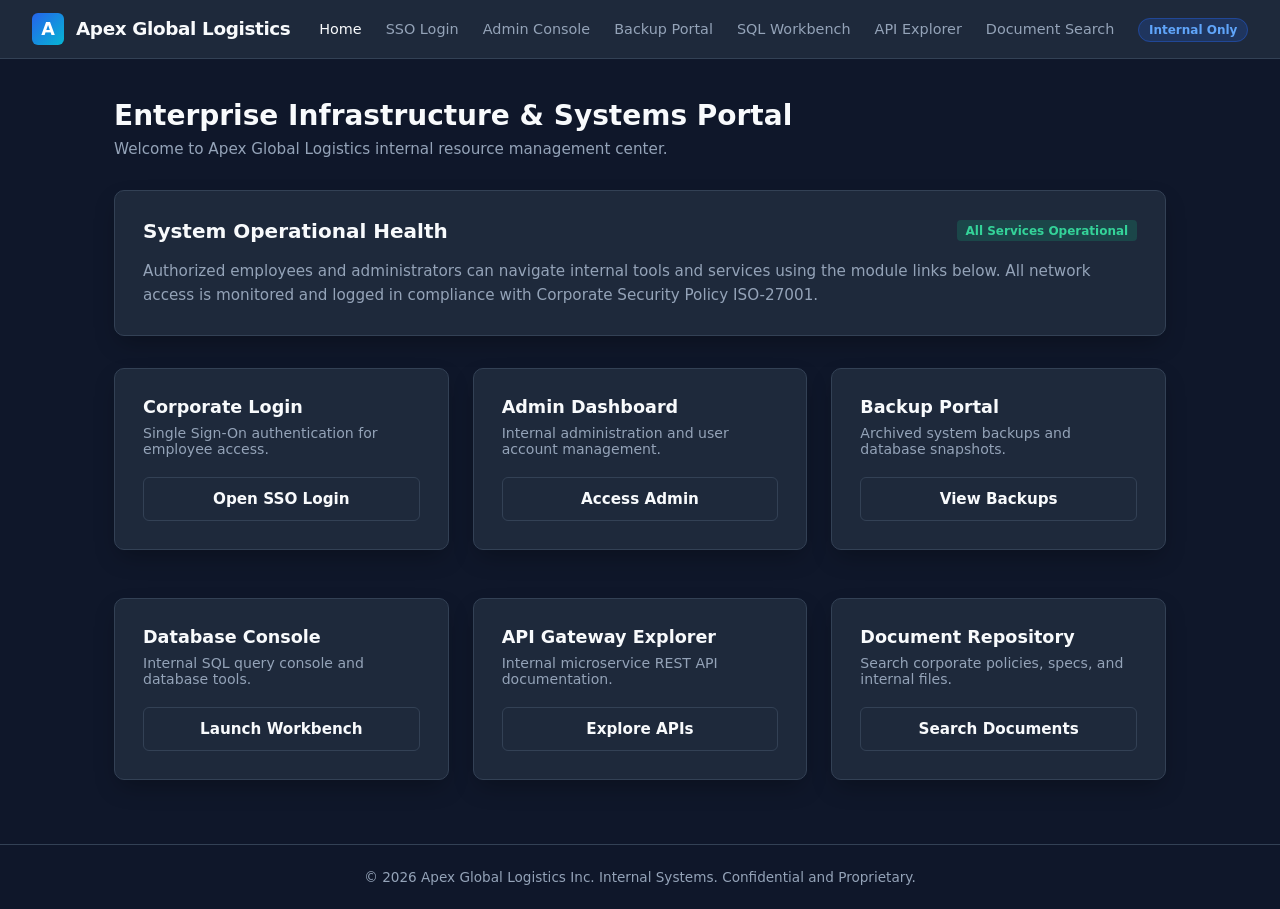
==== traps/index.html @ 9cd247de "feat(m4): implement 6 deception traps, event schema, telemetry logger, and attack demo sequence" ====
<!DOCTYPE html>
<html lang="en">
<head>
  <meta charset="UTF-8">
  <meta name="viewport" content="width=device-width, initial-scale=1.0">
  <title>Apex Global Portal | Corporate Home</title>
  <link rel="stylesheet" href="assets/styles.css">
  <script src="assets/trap_event_logger.js"></script>
</head>
<body>
  <nav class="top-nav">
    <a href="index.html" class="brand-container">
      <div class="brand-logo">A</div>
      <div class="brand-title">Apex Global Logistics</div>
    </a>
    <ul class="nav-links">
      <li><a href="index.html" class="active">Home</a></li>
      <li><a href="login.html">SSO Login</a></li>
      <li><a href="admin.html">Admin Console</a></li>
      <li><a href="backup.html">Backup Portal</a></li>
      <li><a href="database.html">SQL Workbench</a></li>
      <li><a href="api.html">API Explorer</a></li>
      <li><a href="search.html">Document Search</a></li>
      <li><span class="nav-badge">Internal Only</span></li>
    </ul>
  </nav>

  <main class="container">
    <div class="page-header">
      <h1 class="page-title">Enterprise Infrastructure & Systems Portal</h1>
      <p class="page-subtitle">Welcome to Apex Global Logistics internal resource management center.</p>
    </div>

    <div class="card" style="margin-bottom: 2rem;">
      <div style="display: flex; justify-content: space-between; align-items: center; margin-bottom: 1rem;">
        <h2 style="font-size: 1.25rem;">System Operational Health</h2>
        <span class="badge badge-success">All Services Operational</span>
      </div>
      <p style="color: var(--text-muted); font-size: 0.95rem; line-height: 1.6;">
        Authorized employees and administrators can navigate internal tools and services using the module links below.
        All network access is monitored and logged in compliance with Corporate Security Policy ISO-27001.
      </p>
    </div>

    <div class="grid-3">
      <div class="card">
        <h3 style="margin-bottom: 0.5rem; font-size: 1.1rem;">Corporate Login</h3>
        <p style="color: var(--text-muted); font-size: 0.88rem; margin-bottom: 1.25rem;">Single Sign-On authentication for employee access.</p>
        <a href="login.html" class="btn btn-secondary" style="width: 100%;">Open SSO Login</a>
      </div>

      <div class="card">
        <h3 style="margin-bottom: 0.5rem; font-size: 1.1rem;">Admin Dashboard</h3>
        <p style="color: var(--text-muted); font-size: 0.88rem; margin-bottom: 1.25rem;">Internal administration and user account management.</p>
        <a href="admin.html" class="btn btn-secondary" style="width: 100%;">Access Admin</a>
      </div>

      <div class="card">
        <h3 style="margin-bottom: 0.5rem; font-size: 1.1rem;">Backup Portal</h3>
        <p style="color: var(--text-muted); font-size: 0.88rem; margin-bottom: 1.25rem;">Archived system backups and database snapshots.</p>
        <a href="backup.html" class="btn btn-secondary" style="width: 100%;">View Backups</a>
      </div>

      <div class="card">
        <h3 style="margin-bottom: 0.5rem; font-size: 1.1rem;">Database Console</h3>
        <p style="color: var(--text-muted); font-size: 0.88rem; margin-bottom: 1.25rem;">Internal SQL query console and database tools.</p>
        <a href="database.html" class="btn btn-secondary" style="width: 100%;">Launch Workbench</a>
      </div>

      <div class="card">
        <h3 style="margin-bottom: 0.5rem; font-size: 1.1rem;">API Gateway Explorer</h3>
        <p style="color: var(--text-muted); font-size: 0.88rem; margin-bottom: 1.25rem;">Internal microservice REST API documentation.</p>
        <a href="api.html" class="btn btn-secondary" style="width: 100%;">Explore APIs</a>
      </div>

      <div class="card">
        <h3 style="margin-bottom: 0.5rem; font-size: 1.1rem;">Document Repository</h3>
        <p style="color: var(--text-muted); font-size: 0.88rem; margin-bottom: 1.25rem;">Search corporate policies, specs, and internal files.</p>
        <a href="search.html" class="btn btn-secondary" style="width: 100%;">Search Documents</a>
      </div>
    </div>
  </main>

  <footer class="footer">
    &copy; 2026 Apex Global Logistics Inc. Internal Systems. Confidential and Proprietary.
  </footer>

  <script>
    document.addEventListener('DOMContentLoaded', () => {
      logDecoyEvent({
        page: 'home',
        action: 'page_view',
        event_type: 'scanning',
        payload: { path: '/' }
      });
    });
  </script>
</body>
</html>
---- traps/assets/styles.css ----
/* NetDecoy Enterprise Deception Suite CSS (M4) */

:root {
  --bg-dark: #0f172a;
  --bg-card: #1e293b;
  --bg-input: #0f172a;
  --border-color: #334155;
  --primary-blue: #2563eb;
  --primary-blue-hover: #1d4ed8;
  --text-main: #f8fafc;
  --text-muted: #94a3b8;
  --accent-cyan: #06b6d4;
  --accent-green: #10b981;
  --accent-amber: #f59e0b;
  --danger-red: #ef4444;
  --font-family: 'Inter', system-ui, -apple-system, BlinkMacSystemFont, 'Segoe UI', Roboto, sans-serif;
}

* {
  box-sizing: border-box;
  margin: 0;
  padding: 0;
}

body {
  background-color: var(--bg-dark);
  color: var(--text-main);
  font-family: var(--font-family);
  min-height: 100vh;
  display: flex;
  flex-direction: column;
}

/* Navbar Header */
.top-nav {
  background-color: #1e293b;
  border-bottom: 1px solid var(--border-color);
  padding: 0.8rem 2rem;
  display: flex;
  justify-content: space-between;
  align-items: center;
}

.brand-container {
  display: flex;
  align-items: center;
  gap: 0.75rem;
  text-decoration: none;
  color: var(--text-main);
}

.brand-logo {
  width: 32px;
  height: 32px;
  background: linear-gradient(135deg, var(--primary-blue), var(--accent-cyan));
  border-radius: 6px;
  display: flex;
  align-items: center;
  justify-content: center;
  font-weight: 700;
  color: #fff;
  font-size: 1.1rem;
}

.brand-title {
  font-size: 1.15rem;
  font-weight: 600;
  letter-spacing: -0.02em;
}

.nav-links {
  display: flex;
  gap: 1.5rem;
  align-items: center;
  list-style: none;
}

.nav-links a {
  color: var(--text-muted);
  text-decoration: none;
  font-size: 0.9rem;
  font-weight: 500;
  transition: color 0.2s;
}

.nav-links a:hover,
.nav-links a.active {
  color: var(--text-main);
}

.nav-badge {
  background-color: rgba(37, 99, 235, 0.2);
  color: #60a5fa;
  border: 1px solid rgba(37, 99, 235, 0.4);
  padding: 0.25rem 0.6rem;
  border-radius: 12px;
  font-size: 0.75rem;
  font-weight: 600;
}

/* Main Container */
.container {
  max-width: 1100px;
  width: 100%;
  margin: 2.5rem auto;
  padding: 0 1.5rem;
  flex: 1;
}

.page-header {
  margin-bottom: 2rem;
}

.page-title {
  font-size: 1.75rem;
  font-weight: 700;
  margin-bottom: 0.5rem;
}

.page-subtitle {
  color: var(--text-muted);
  font-size: 0.95rem;
}

/* Card Styling */
.card {
  background-color: var(--bg-card);
  border: 1px solid var(--border-color);
  border-radius: 10px;
  padding: 1.75rem;
  box-shadow: 0 10px 25px -5px rgba(0, 0, 0, 0.3);
  margin-bottom: 1.5rem;
}

/* Forms & Inputs */
.form-group {
  margin-bottom: 1.25rem;
}

.form-label {
  display: block;
  font-size: 0.85rem;
  font-weight: 600;
  color: var(--text-muted);
  margin-bottom: 0.4rem;
  text-transform: uppercase;
  letter-spacing: 0.05em;
}

.form-input, .form-textarea, .form-select {
  width: 100%;
  background-color: var(--bg-input);
  border: 1px solid var(--border-color);
  border-radius: 6px;
  padding: 0.75rem 1rem;
  color: var(--text-main);
  font-family: inherit;
  font-size: 0.95rem;
  outline: none;
  transition: border-color 0.2s, box-shadow 0.2s;
}

.form-input:focus, .form-textarea:focus, .form-select:focus {
  border-color: var(--primary-blue);
  box-shadow: 0 0 0 3px rgba(37, 99, 235, 0.25);
}

.btn {
  display: inline-flex;
  align-items: center;
  justify-content: center;
  gap: 0.5rem;
  background-color: var(--primary-blue);
  color: #ffffff;
  font-weight: 600;
  font-size: 0.95rem;
  padding: 0.75rem 1.5rem;
  border-radius: 6px;
  border: none;
  cursor: pointer;
  transition: background-color 0.2s, transform 0.1s;
  text-decoration: none;
}

.btn:hover {
  background-color: var(--primary-blue-hover);
}

.btn:active {
  transform: translateY(1px);
}

.btn-secondary {
  background-color: transparent;
  border: 1px solid var(--border-color);
  color: var(--text-main);
}

.btn-secondary:hover {
  background-color: rgba(255, 255, 255, 0.05);
}

.btn-danger {
  background-color: var(--danger-red);
}

.btn-danger:hover {
  background-color: #dc2626;
}

/* Alert Message (Realistic Corporate Notice, NOT honeypot alert) */
.alert {
  padding: 0.9rem 1.25rem;
  border-radius: 6px;
  font-size: 0.9rem;
  margin-bottom: 1.25rem;
  display: flex;
  align-items: center;
  gap: 0.75rem;
}

.alert-danger {
  background-color: rgba(239, 68, 68, 0.15);
  border: 1px solid rgba(239, 68, 68, 0.4);
  color: #fca5a5;
}

.alert-info {
  background-color: rgba(37, 99, 235, 0.15);
  border: 1px solid rgba(37, 99, 235, 0.4);
  color: #93c5fd;
}

.alert-success {
  background-color: rgba(16, 185, 129, 0.15);
  border: 1px solid rgba(16, 185, 129, 0.4);
  color: #6ee7b7;
}

/* Data Tables */
.table-responsive {
  width: 100%;
  overflow-x: auto;
}

.data-table {
  width: 100%;
  border-collapse: collapse;
  text-align: left;
  font-size: 0.9rem;
}

.data-table th {
  background-color: rgba(15, 23, 42, 0.6);
  color: var(--text-muted);
  font-weight: 600;
  padding: 0.85rem 1rem;
  border-bottom: 1px solid var(--border-color);
  text-transform: uppercase;
  font-size: 0.75rem;
  letter-spacing: 0.05em;
}

.data-table td {
  padding: 0.9rem 1rem;
  border-bottom: 1px solid var(--border-color);
  color: var(--text-main);
}

.data-table tbody tr:hover {
  background-color: rgba(255, 255, 255, 0.02);
}

.badge {
  display: inline-block;
  padding: 0.2rem 0.55rem;
  border-radius: 4px;
  font-size: 0.75rem;
  font-weight: 600;
}

.badge-success { background: rgba(16, 185, 129, 0.2); color: #34d399; }
.badge-warning { background: rgba(245, 158, 11, 0.2); color: #fbbf24; }
.badge-danger  { background: rgba(239, 68, 68, 0.2); color: #f87171; }
.badge-info    { background: rgba(6, 182, 212, 0.2); color: #38bdf8; }

/* Grid Layouts */
.grid-2 {
  display: grid;
  grid-template-columns: repeat(auto-fit, minmax(320px, 1fr));
  gap: 1.5rem;
}

.grid-3 {
  display: grid;
  grid-template-columns: repeat(auto-fit, minmax(280px, 1fr));
  gap: 1.5rem;
}

/* Footer */
.footer {
  text-align: center;
  padding: 1.5rem;
  border-top: 1px solid var(--border-color);
  color: var(--text-muted);
  font-size: 0.85rem;
  margin-top: auto;
}

/* Code / Query Block */
.code-box {
  background-color: #0b0f19;
  border: 1px solid var(--border-color);
  padding: 1rem;
  border-radius: 6px;
  font-family: 'Fira Code', 'Courier New', monospace;
  font-size: 0.88rem;
  color: #38bdf8;
  white-space: pre-wrap;
  word-break: break-all;
}
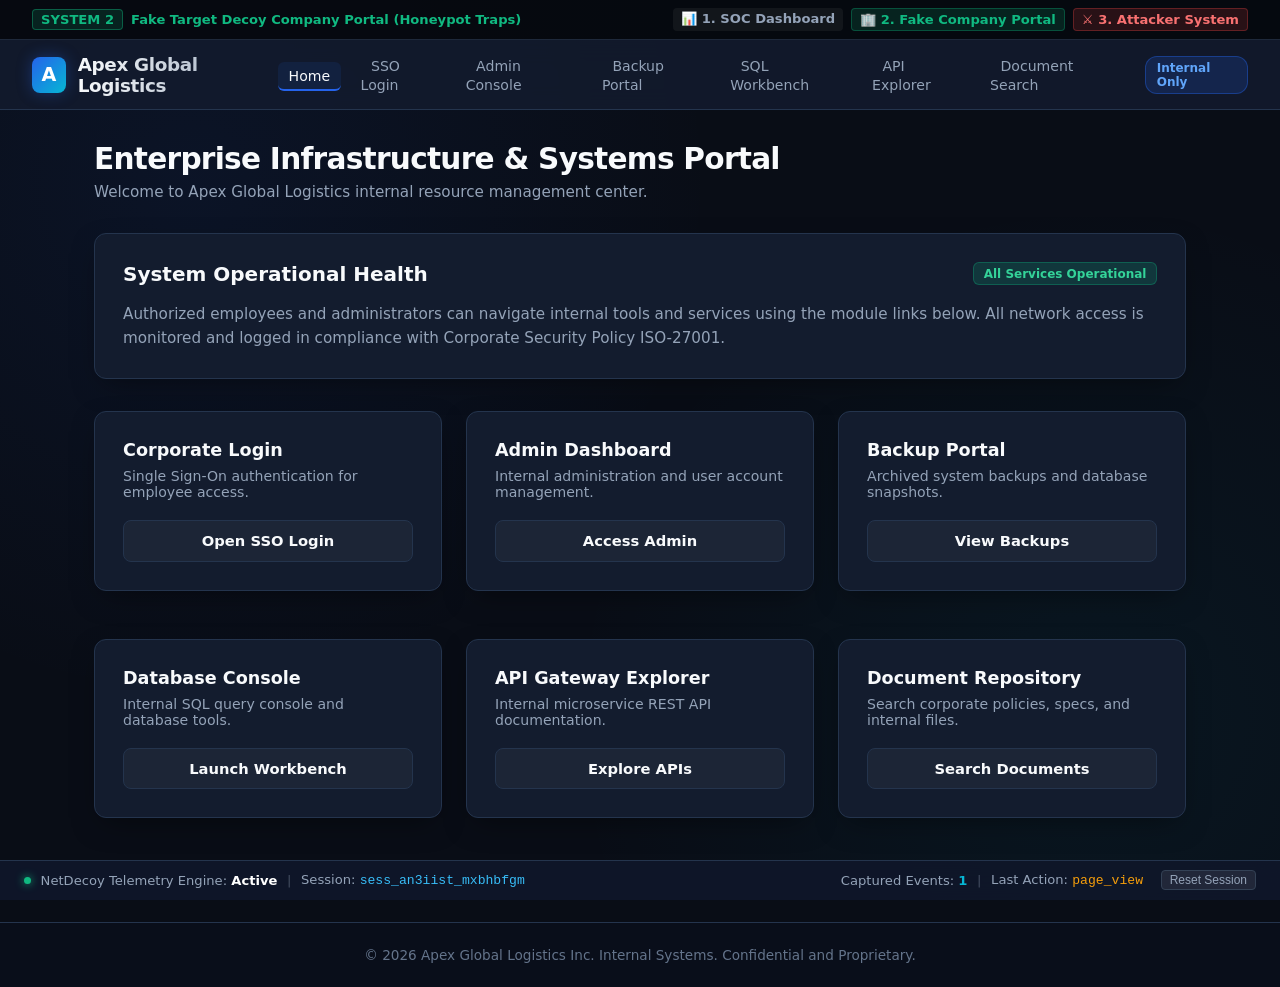
==== commit b436ea7c: "feat(3-systems): build 3-tier architecture with SOC Dashboard, Fake Company Portal, Attacker Console" ====
--- a/traps/index.html
+++ b/traps/index.html
@@ -8,6 +8,19 @@
   <script src="assets/trap_event_logger.js"></script>
 </head>
 <body>
+  <!-- 3-System Interconnected Switcher -->
+  <div style="background: rgba(6, 9, 15, 0.95); border-bottom: 1px solid #1e293b; padding: 0.5rem 2rem; display: flex; justify-content: space-between; align-items: center; font-size: 0.82rem;">
+    <div style="display: flex; align-items: center; gap: 0.5rem; font-weight: 700; color: #10b981;">
+      <span style="background: rgba(16, 185, 129, 0.15); border: 1px solid rgba(16, 185, 129, 0.4); padding: 2px 8px; border-radius: 4px;">SYSTEM 2</span>
+      <span>Fake Target Decoy Company Portal (Honeypot Traps)</span>
+    </div>
+    <div style="display: flex; gap: 0.5rem;">
+      <a href="/dashboard" style="color: #94a3b8; text-decoration: none; padding: 3px 8px; border-radius: 4px; background: rgba(255,255,255,0.05); font-weight: 600;">📊 1. SOC Dashboard</a>
+      <a href="/traps" style="color: #10b981; text-decoration: none; padding: 3px 8px; border-radius: 4px; background: rgba(16, 185, 129, 0.15); border: 1px solid rgba(16, 185, 129, 0.3); font-weight: 700;">🏢 2. Fake Company Portal</a>
+      <a href="/attacker" style="color: #f87171; text-decoration: none; padding: 3px 8px; border-radius: 4px; background: rgba(239, 68, 68, 0.15); border: 1px solid rgba(239, 68, 68, 0.3); font-weight: 600;">⚔️ 3. Attacker System</a>
+    </div>
+  </div>
+
   <nav class="top-nav">
     <a href="index.html" class="brand-container">
       <div class="brand-logo">A</div>
--- a/traps/assets/styles.css
+++ b/traps/assets/styles.css
@@ -1,19 +1,25 @@
-/* NetDecoy Enterprise Deception Suite CSS (M4) */
+/* NetDecoy Enterprise Deception Suite CSS (M4 Enhanced) */
 
 :root {
-  --bg-dark: #0f172a;
-  --bg-card: #1e293b;
-  --bg-input: #0f172a;
-  --border-color: #334155;
+  --bg-dark: #090d16;
+  --bg-card: #131c2e;
+  --bg-card-hover: #1a263d;
+  --bg-input: #0b111e;
+  --border-color: #24344d;
+  --border-highlight: #3b82f6;
   --primary-blue: #2563eb;
   --primary-blue-hover: #1d4ed8;
   --text-main: #f8fafc;
   --text-muted: #94a3b8;
+  --text-dim: #64748b;
   --accent-cyan: #06b6d4;
   --accent-green: #10b981;
   --accent-amber: #f59e0b;
   --danger-red: #ef4444;
+  --glow-blue: rgba(37, 99, 235, 0.35);
+  --glow-red: rgba(239, 68, 68, 0.35);
   --font-family: 'Inter', system-ui, -apple-system, BlinkMacSystemFont, 'Segoe UI', Roboto, sans-serif;
+  --font-mono: 'Fira Code', 'Courier New', monospace;
 }
 
 * {
@@ -29,16 +35,25 @@
   min-height: 100vh;
   display: flex;
   flex-direction: column;
+  background-image: 
+    radial-gradient(circle at 15% 20%, rgba(37, 99, 235, 0.08) 0%, transparent 40%),
+    radial-gradient(circle at 85% 80%, rgba(6, 182, 212, 0.06) 0%, transparent 40%);
+  background-attachment: fixed;
 }
 
 /* Navbar Header */
 .top-nav {
-  background-color: #1e293b;
+  background-color: rgba(19, 28, 46, 0.85);
+  backdrop-filter: blur(12px);
+  -webkit-backdrop-filter: blur(12px);
   border-bottom: 1px solid var(--border-color);
-  padding: 0.8rem 2rem;
+  padding: 0.85rem 2rem;
   display: flex;
   justify-content: space-between;
   align-items: center;
+  position: sticky;
+  top: 0;
+  z-index: 100;
 }
 
 .brand-container {
@@ -50,27 +65,31 @@
 }
 
 .brand-logo {
-  width: 32px;
-  height: 32px;
-  background: linear-gradient(135deg, var(--primary-blue), var(--accent-cyan));
-  border-radius: 6px;
+  width: 36px;
+  height: 36px;
+  background: linear-gradient(135deg, #2563eb, #06b6d4);
+  border-radius: 8px;
   display: flex;
   align-items: center;
   justify-content: center;
-  font-weight: 700;
+  font-weight: 800;
   color: #fff;
-  font-size: 1.1rem;
+  font-size: 1.2rem;
+  box-shadow: 0 0 15px var(--glow-blue);
 }
 
 .brand-title {
   font-size: 1.15rem;
-  font-weight: 600;
+  font-weight: 700;
   letter-spacing: -0.02em;
+  background: linear-gradient(90deg, #f8fafc, #94a3b8);
+  -webkit-background-clip: text;
+  -webkit-text-fill-color: transparent;
 }
 
 .nav-links {
   display: flex;
-  gap: 1.5rem;
+  gap: 1.25rem;
   align-items: center;
   list-style: none;
 }
@@ -78,31 +97,57 @@
 .nav-links a {
   color: var(--text-muted);
   text-decoration: none;
-  font-size: 0.9rem;
+  font-size: 0.88rem;
   font-weight: 500;
-  transition: color 0.2s;
+  padding: 0.35rem 0.65rem;
+  border-radius: 6px;
+  transition: all 0.2s ease;
 }
 
 .nav-links a:hover,
 .nav-links a.active {
   color: var(--text-main);
+  background: rgba(255, 255, 255, 0.05);
+}
+
+.nav-links a.active {
+  border-bottom: 2px solid var(--primary-blue);
+  background: rgba(37, 99, 235, 0.1);
 }
 
 .nav-badge {
-  background-color: rgba(37, 99, 235, 0.2);
+  background: rgba(37, 99, 235, 0.18);
   color: #60a5fa;
   border: 1px solid rgba(37, 99, 235, 0.4);
-  padding: 0.25rem 0.6rem;
+  padding: 0.25rem 0.65rem;
   border-radius: 12px;
   font-size: 0.75rem;
   font-weight: 600;
+  display: inline-flex;
+  align-items: center;
+  gap: 0.4rem;
+}
+
+.pulse-dot {
+  width: 7px;
+  height: 7px;
+  background-color: var(--accent-green);
+  border-radius: 50%;
+  box-shadow: 0 0 8px var(--accent-green);
+  animation: pulse 2s infinite;
+}
+
+@keyframes pulse {
+  0% { transform: scale(0.95); opacity: 0.8; }
+  50% { transform: scale(1.2); opacity: 1; box-shadow: 0 0 12px var(--accent-green); }
+  100% { transform: scale(0.95); opacity: 0.8; }
 }
 
 /* Main Container */
 .container {
-  max-width: 1100px;
+  max-width: 1140px;
   width: 100%;
-  margin: 2.5rem auto;
+  margin: 2rem auto 5rem auto;
   padding: 0 1.5rem;
   flex: 1;
 }
@@ -112,9 +157,10 @@
 }
 
 .page-title {
-  font-size: 1.75rem;
-  font-weight: 700;
-  margin-bottom: 0.5rem;
+  font-size: 1.85rem;
+  font-weight: 800;
+  margin-bottom: 0.4rem;
+  letter-spacing: -0.025em;
 }
 
 .page-subtitle {
@@ -126,64 +172,73 @@
 .card {
   background-color: var(--bg-card);
   border: 1px solid var(--border-color);
-  border-radius: 10px;
+  border-radius: 12px;
   padding: 1.75rem;
-  box-shadow: 0 10px 25px -5px rgba(0, 0, 0, 0.3);
+  box-shadow: 0 10px 30px -10px rgba(0, 0, 0, 0.5);
   margin-bottom: 1.5rem;
-}
-
-/* Forms & Inputs */
+  transition: border-color 0.25s, transform 0.2s;
+}
+
+.card:hover {
+  border-color: rgba(59, 130, 246, 0.4);
+}
+
+/* Form Controls */
 .form-group {
   margin-bottom: 1.25rem;
 }
 
 .form-label {
   display: block;
-  font-size: 0.85rem;
+  font-size: 0.82rem;
   font-weight: 600;
   color: var(--text-muted);
-  margin-bottom: 0.4rem;
+  margin-bottom: 0.45rem;
   text-transform: uppercase;
-  letter-spacing: 0.05em;
+  letter-spacing: 0.06em;
 }
 
 .form-input, .form-textarea, .form-select {
   width: 100%;
   background-color: var(--bg-input);
   border: 1px solid var(--border-color);
-  border-radius: 6px;
+  border-radius: 8px;
   padding: 0.75rem 1rem;
   color: var(--text-main);
   font-family: inherit;
   font-size: 0.95rem;
   outline: none;
-  transition: border-color 0.2s, box-shadow 0.2s;
+  transition: all 0.2s ease;
 }
 
 .form-input:focus, .form-textarea:focus, .form-select:focus {
   border-color: var(--primary-blue);
-  box-shadow: 0 0 0 3px rgba(37, 99, 235, 0.25);
-}
-
+  box-shadow: 0 0 0 3px var(--glow-blue);
+}
+
+/* Buttons */
 .btn {
   display: inline-flex;
   align-items: center;
   justify-content: center;
   gap: 0.5rem;
-  background-color: var(--primary-blue);
+  background: linear-gradient(135deg, var(--primary-blue), #1d4ed8);
   color: #ffffff;
   font-weight: 600;
-  font-size: 0.95rem;
-  padding: 0.75rem 1.5rem;
-  border-radius: 6px;
+  font-size: 0.92rem;
+  padding: 0.7rem 1.4rem;
+  border-radius: 8px;
   border: none;
   cursor: pointer;
-  transition: background-color 0.2s, transform 0.1s;
+  transition: all 0.2s ease;
   text-decoration: none;
+  box-shadow: 0 4px 12px var(--glow-blue);
 }
 
 .btn:hover {
-  background-color: var(--primary-blue-hover);
+  background: linear-gradient(135deg, #1d4ed8, #1e40af);
+  transform: translateY(-1px);
+  box-shadow: 0 6px 16px rgba(37, 99, 235, 0.45);
 }
 
 .btn:active {
@@ -191,27 +246,32 @@
 }
 
 .btn-secondary {
-  background-color: transparent;
+  background: rgba(255, 255, 255, 0.04);
   border: 1px solid var(--border-color);
   color: var(--text-main);
+  box-shadow: none;
 }
 
 .btn-secondary:hover {
-  background-color: rgba(255, 255, 255, 0.05);
+  background: rgba(255, 255, 255, 0.08);
+  border-color: var(--text-muted);
+  transform: translateY(-1px);
 }
 
 .btn-danger {
-  background-color: var(--danger-red);
+  background: linear-gradient(135deg, var(--danger-red), #dc2626);
+  box-shadow: 0 4px 12px var(--glow-red);
 }
 
 .btn-danger:hover {
-  background-color: #dc2626;
-}
-
-/* Alert Message (Realistic Corporate Notice, NOT honeypot alert) */
+  background: linear-gradient(135deg, #dc2626, #b91c1c);
+  box-shadow: 0 6px 16px rgba(239, 68, 68, 0.45);
+}
+
+/* Alerts */
 .alert {
   padding: 0.9rem 1.25rem;
-  border-radius: 6px;
+  border-radius: 8px;
   font-size: 0.9rem;
   margin-bottom: 1.25rem;
   display: flex;
@@ -220,20 +280,20 @@
 }
 
 .alert-danger {
-  background-color: rgba(239, 68, 68, 0.15);
-  border: 1px solid rgba(239, 68, 68, 0.4);
+  background-color: rgba(239, 68, 68, 0.12);
+  border: 1px solid rgba(239, 68, 68, 0.35);
   color: #fca5a5;
 }
 
 .alert-info {
-  background-color: rgba(37, 99, 235, 0.15);
-  border: 1px solid rgba(37, 99, 235, 0.4);
+  background-color: rgba(37, 99, 235, 0.12);
+  border: 1px solid rgba(37, 99, 235, 0.35);
   color: #93c5fd;
 }
 
 .alert-success {
-  background-color: rgba(16, 185, 129, 0.15);
-  border: 1px solid rgba(16, 185, 129, 0.4);
+  background-color: rgba(16, 185, 129, 0.12);
+  border: 1px solid rgba(16, 185, 129, 0.35);
   color: #6ee7b7;
 }
 
@@ -245,44 +305,51 @@
 
 .data-table {
   width: 100%;
-  border-collapse: collapse;
+  border-collapse: separate;
+  border-spacing: 0;
   text-align: left;
   font-size: 0.9rem;
 }
 
 .data-table th {
-  background-color: rgba(15, 23, 42, 0.6);
+  background-color: rgba(11, 17, 30, 0.8);
   color: var(--text-muted);
   font-weight: 600;
   padding: 0.85rem 1rem;
   border-bottom: 1px solid var(--border-color);
   text-transform: uppercase;
-  font-size: 0.75rem;
-  letter-spacing: 0.05em;
-}
+  font-size: 0.74rem;
+  letter-spacing: 0.06em;
+}
+
+.data-table th:first-child { border-top-left-radius: 8px; }
+.data-table th:last-child { border-top-right-radius: 8px; }
 
 .data-table td {
   padding: 0.9rem 1rem;
   border-bottom: 1px solid var(--border-color);
   color: var(--text-main);
-}
-
-.data-table tbody tr:hover {
-  background-color: rgba(255, 255, 255, 0.02);
+  transition: background-color 0.15s;
+}
+
+.data-table tbody tr:hover td {
+  background-color: rgba(255, 255, 255, 0.03);
 }
 
 .badge {
-  display: inline-block;
-  padding: 0.2rem 0.55rem;
-  border-radius: 4px;
+  display: inline-flex;
+  align-items: center;
+  gap: 0.3rem;
+  padding: 0.22rem 0.6rem;
+  border-radius: 6px;
   font-size: 0.75rem;
   font-weight: 600;
 }
 
-.badge-success { background: rgba(16, 185, 129, 0.2); color: #34d399; }
-.badge-warning { background: rgba(245, 158, 11, 0.2); color: #fbbf24; }
-.badge-danger  { background: rgba(239, 68, 68, 0.2); color: #f87171; }
-.badge-info    { background: rgba(6, 182, 212, 0.2); color: #38bdf8; }
+.badge-success { background: rgba(16, 185, 129, 0.18); color: #34d399; border: 1px solid rgba(16, 185, 129, 0.3); }
+.badge-warning { background: rgba(245, 158, 11, 0.18); color: #fbbf24; border: 1px solid rgba(245, 158, 11, 0.3); }
+.badge-danger  { background: rgba(239, 68, 68, 0.18); color: #f87171; border: 1px solid rgba(239, 68, 68, 0.3); }
+.badge-info    { background: rgba(6, 182, 212, 0.18); color: #38bdf8; border: 1px solid rgba(6, 182, 212, 0.3); }
 
 /* Grid Layouts */
 .grid-2 {
@@ -302,20 +369,50 @@
   text-align: center;
   padding: 1.5rem;
   border-top: 1px solid var(--border-color);
-  color: var(--text-muted);
+  color: var(--text-dim);
   font-size: 0.85rem;
   margin-top: auto;
-}
-
-/* Code / Query Block */
+  background-color: rgba(11, 17, 30, 0.5);
+}
+
+/* Code Box */
 .code-box {
-  background-color: #0b0f19;
+  background-color: #060a12;
   border: 1px solid var(--border-color);
   padding: 1rem;
-  border-radius: 6px;
-  font-family: 'Fira Code', 'Courier New', monospace;
+  border-radius: 8px;
+  font-family: var(--font-mono);
   font-size: 0.88rem;
   color: #38bdf8;
   white-space: pre-wrap;
   word-break: break-all;
 }
+
+/* Floating Live Telemetry Bar (Interactive Enhancement) */
+.telemetry-bar {
+  position: fixed;
+  bottom: 0;
+  left: 0;
+  right: 0;
+  background: rgba(15, 23, 42, 0.95);
+  backdrop-filter: blur(10px);
+  border-top: 1px solid var(--border-color);
+  padding: 0.6rem 1.5rem;
+  font-size: 0.82rem;
+  display: flex;
+  justify-content: space-between;
+  align-items: center;
+  z-index: 999;
+}
+
+.telemetry-status {
+  display: flex;
+  align-items: center;
+  gap: 0.6rem;
+  color: var(--text-muted);
+}
+
+.telemetry-counter {
+  font-weight: 700;
+  color: var(--accent-cyan);
+}
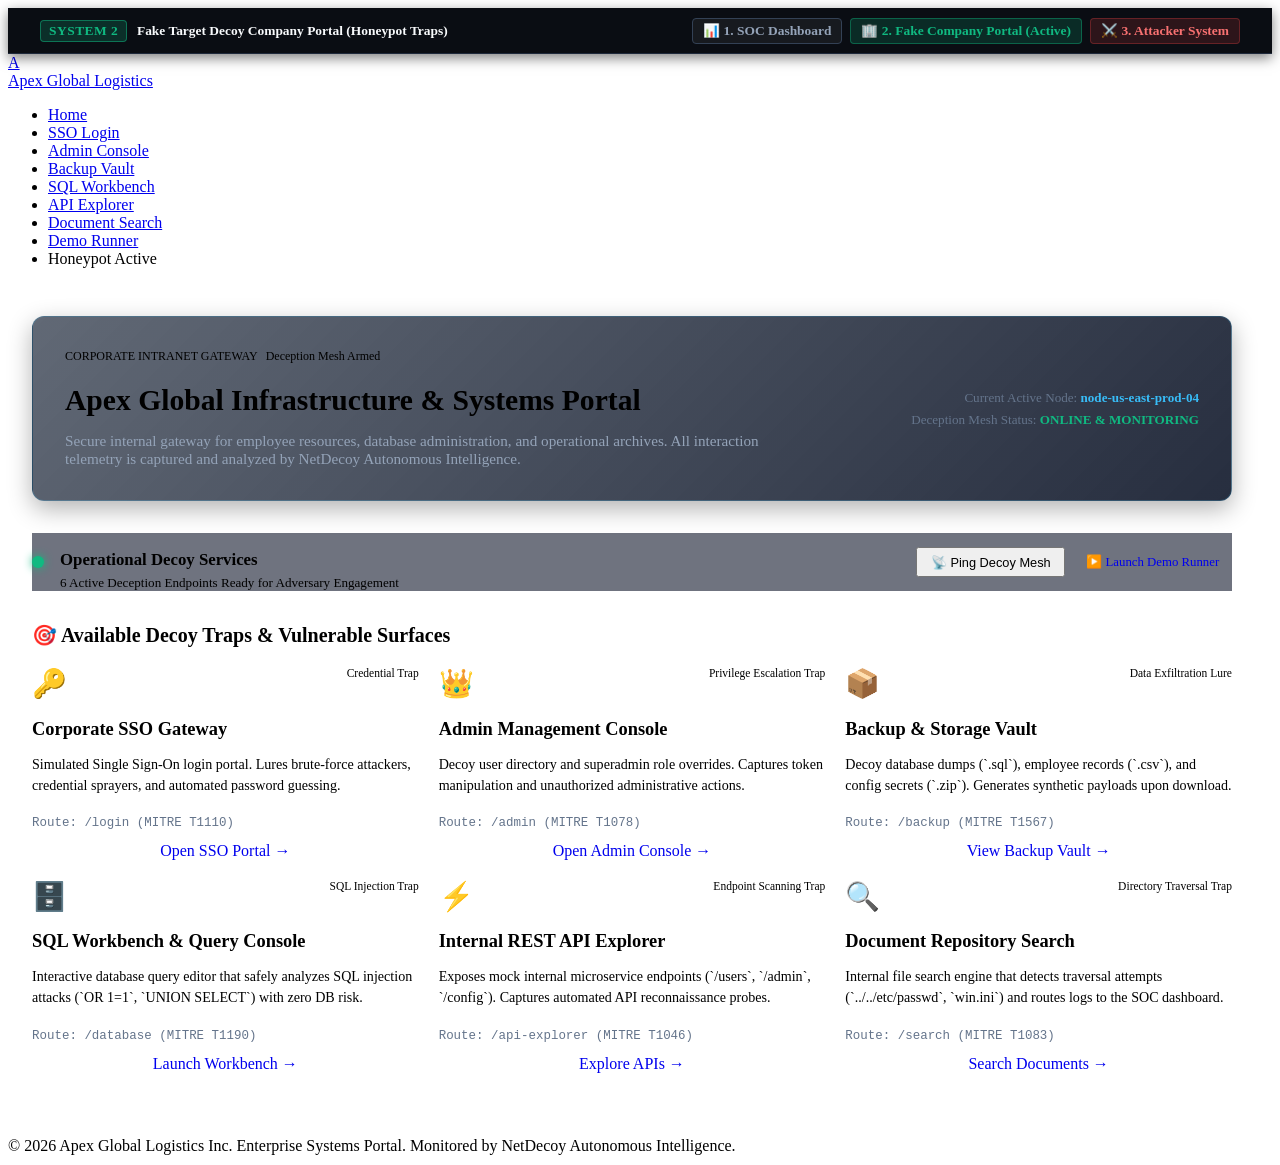
==== commit 7c770bb2: "fix(traps): fix System 2 Fake Target Decoy Company Portal static asset routing, 3-system switcher, a" ====
--- a/traps/index.html
+++ b/traps/index.html
@@ -3,110 +3,220 @@
 <head>
   <meta charset="UTF-8">
   <meta name="viewport" content="width=device-width, initial-scale=1.0">
-  <title>Apex Global Portal | Corporate Home</title>
-  <link rel="stylesheet" href="assets/styles.css">
-  <script src="assets/trap_event_logger.js"></script>
+  <title>Apex Global Logistics | Enterprise Systems Portal (Decoy Honeypot)</title>
+  <link rel="stylesheet" href="/assets/styles.css">
+  <script src="/assets/trap_event_logger.js"></script>
 </head>
 <body>
   <!-- 3-System Interconnected Switcher -->
-  <div style="background: rgba(6, 9, 15, 0.95); border-bottom: 1px solid #1e293b; padding: 0.5rem 2rem; display: flex; justify-content: space-between; align-items: center; font-size: 0.82rem;">
-    <div style="display: flex; align-items: center; gap: 0.5rem; font-weight: 700; color: #10b981;">
-      <span style="background: rgba(16, 185, 129, 0.15); border: 1px solid rgba(16, 185, 129, 0.4); padding: 2px 8px; border-radius: 4px;">SYSTEM 2</span>
-      <span>Fake Target Decoy Company Portal (Honeypot Traps)</span>
-    </div>
-    <div style="display: flex; gap: 0.5rem;">
-      <a href="/dashboard" style="color: #94a3b8; text-decoration: none; padding: 3px 8px; border-radius: 4px; background: rgba(255,255,255,0.05); font-weight: 600;">📊 1. SOC Dashboard</a>
-      <a href="/traps" style="color: #10b981; text-decoration: none; padding: 3px 8px; border-radius: 4px; background: rgba(16, 185, 129, 0.15); border: 1px solid rgba(16, 185, 129, 0.3); font-weight: 700;">🏢 2. Fake Company Portal</a>
-      <a href="/attacker" style="color: #f87171; text-decoration: none; padding: 3px 8px; border-radius: 4px; background: rgba(239, 68, 68, 0.15); border: 1px solid rgba(239, 68, 68, 0.3); font-weight: 600;">⚔️ 3. Attacker System</a>
+  <div style="background: rgba(6, 9, 15, 0.98); border-bottom: 1px solid #1e293b; padding: 0.6rem 2rem; display: flex; justify-content: space-between; align-items: center; font-size: 0.84rem; position: sticky; top: 0; z-index: 1000; box-shadow: 0 4px 12px rgba(0,0,0,0.5);">
+    <div style="display: flex; align-items: center; gap: 0.6rem; font-weight: 700; color: #10b981;">
+      <span style="background: rgba(16, 185, 129, 0.2); border: 1px solid rgba(16, 185, 129, 0.5); padding: 2px 8px; border-radius: 4px; letter-spacing: 0.5px;">SYSTEM 2</span>
+      <span style="color: #f8fafc;">Fake Target Decoy Company Portal (Honeypot Traps)</span>
+    </div>
+    <div style="display: flex; gap: 0.5rem; align-items: center;">
+      <a href="/dashboard" style="color: #94a3b8; text-decoration: none; padding: 4px 10px; border-radius: 4px; background: rgba(255,255,255,0.05); border: 1px solid #334155; font-weight: 600; transition: all 0.2s;">📊 1. SOC Dashboard</a>
+      <a href="/traps" style="color: #10b981; text-decoration: none; padding: 4px 10px; border-radius: 4px; background: rgba(16, 185, 129, 0.18); border: 1px solid rgba(16, 185, 129, 0.4); font-weight: 700;">🏢 2. Fake Company Portal (Active)</a>
+      <a href="/attacker" style="color: #f87171; text-decoration: none; padding: 4px 10px; border-radius: 4px; background: rgba(239, 68, 68, 0.15); border: 1px solid rgba(239, 68, 68, 0.3); font-weight: 600; transition: all 0.2s;">⚔️ 3. Attacker System</a>
     </div>
   </div>
 
+  <!-- Corporate Top Navigation -->
   <nav class="top-nav">
-    <a href="index.html" class="brand-container">
+    <a href="/traps" class="brand-container">
       <div class="brand-logo">A</div>
       <div class="brand-title">Apex Global Logistics</div>
     </a>
     <ul class="nav-links">
-      <li><a href="index.html" class="active">Home</a></li>
-      <li><a href="login.html">SSO Login</a></li>
-      <li><a href="admin.html">Admin Console</a></li>
-      <li><a href="backup.html">Backup Portal</a></li>
-      <li><a href="database.html">SQL Workbench</a></li>
-      <li><a href="api.html">API Explorer</a></li>
-      <li><a href="search.html">Document Search</a></li>
-      <li><span class="nav-badge">Internal Only</span></li>
+      <li><a href="/traps" class="active">Home</a></li>
+      <li><a href="/login">SSO Login</a></li>
+      <li><a href="/admin">Admin Console</a></li>
+      <li><a href="/backup">Backup Vault</a></li>
+      <li><a href="/database">SQL Workbench</a></li>
+      <li><a href="/api-explorer">API Explorer</a></li>
+      <li><a href="/search">Document Search</a></li>
+      <li><a href="/demo">Demo Runner</a></li>
+      <li><span class="nav-badge"><span class="pulse-dot"></span> Honeypot Active</span></li>
     </ul>
   </nav>
 
-  <main class="container">
-    <div class="page-header">
-      <h1 class="page-title">Enterprise Infrastructure & Systems Portal</h1>
-      <p class="page-subtitle">Welcome to Apex Global Logistics internal resource management center.</p>
-    </div>
-
-    <div class="card" style="margin-bottom: 2rem;">
-      <div style="display: flex; justify-content: space-between; align-items: center; margin-bottom: 1rem;">
-        <h2 style="font-size: 1.25rem;">System Operational Health</h2>
-        <span class="badge badge-success">All Services Operational</span>
-      </div>
-      <p style="color: var(--text-muted); font-size: 0.95rem; line-height: 1.6;">
-        Authorized employees and administrators can navigate internal tools and services using the module links below.
-        All network access is monitored and logged in compliance with Corporate Security Policy ISO-27001.
-      </p>
-    </div>
-
-    <div class="grid-3">
-      <div class="card">
-        <h3 style="margin-bottom: 0.5rem; font-size: 1.1rem;">Corporate Login</h3>
-        <p style="color: var(--text-muted); font-size: 0.88rem; margin-bottom: 1.25rem;">Single Sign-On authentication for employee access.</p>
-        <a href="login.html" class="btn btn-secondary" style="width: 100%;">Open SSO Login</a>
-      </div>
-
-      <div class="card">
-        <h3 style="margin-bottom: 0.5rem; font-size: 1.1rem;">Admin Dashboard</h3>
-        <p style="color: var(--text-muted); font-size: 0.88rem; margin-bottom: 1.25rem;">Internal administration and user account management.</p>
-        <a href="admin.html" class="btn btn-secondary" style="width: 100%;">Access Admin</a>
-      </div>
-
-      <div class="card">
-        <h3 style="margin-bottom: 0.5rem; font-size: 1.1rem;">Backup Portal</h3>
-        <p style="color: var(--text-muted); font-size: 0.88rem; margin-bottom: 1.25rem;">Archived system backups and database snapshots.</p>
-        <a href="backup.html" class="btn btn-secondary" style="width: 100%;">View Backups</a>
-      </div>
-
-      <div class="card">
-        <h3 style="margin-bottom: 0.5rem; font-size: 1.1rem;">Database Console</h3>
-        <p style="color: var(--text-muted); font-size: 0.88rem; margin-bottom: 1.25rem;">Internal SQL query console and database tools.</p>
-        <a href="database.html" class="btn btn-secondary" style="width: 100%;">Launch Workbench</a>
-      </div>
-
-      <div class="card">
-        <h3 style="margin-bottom: 0.5rem; font-size: 1.1rem;">API Gateway Explorer</h3>
-        <p style="color: var(--text-muted); font-size: 0.88rem; margin-bottom: 1.25rem;">Internal microservice REST API documentation.</p>
-        <a href="api.html" class="btn btn-secondary" style="width: 100%;">Explore APIs</a>
-      </div>
-
-      <div class="card">
-        <h3 style="margin-bottom: 0.5rem; font-size: 1.1rem;">Document Repository</h3>
-        <p style="color: var(--text-muted); font-size: 0.88rem; margin-bottom: 1.25rem;">Search corporate policies, specs, and internal files.</p>
-        <a href="search.html" class="btn btn-secondary" style="width: 100%;">Search Documents</a>
+  <main class="container" style="max-width: 1200px; padding: 2rem 1.5rem;">
+    <!-- Hero Banner -->
+    <div class="page-header" style="background: linear-gradient(135deg, rgba(30, 41, 59, 0.7) 0%, rgba(15, 23, 42, 0.9) 100%); border: 1px solid rgba(56, 189, 248, 0.2); border-radius: 12px; padding: 2rem; margin-bottom: 2rem; box-shadow: 0 8px 24px rgba(0,0,0,0.3);">
+      <div style="display: flex; justify-content: space-between; align-items: center; flex-wrap: wrap; gap: 1rem;">
+        <div>
+          <div style="display: flex; align-items: center; gap: 0.5rem; margin-bottom: 0.5rem;">
+            <span class="badge badge-info" style="text-transform: uppercase; font-size: 0.75rem;">Corporate Intranet Gateway</span>
+            <span class="badge badge-success" style="font-size: 0.75rem;">Deception Mesh Armed</span>
+          </div>
+          <h1 class="page-title" style="font-size: 1.85rem; margin-bottom: 0.5rem;">Apex Global Infrastructure & Systems Portal</h1>
+          <p class="page-subtitle" style="max-width: 720px; color: #94a3b8; font-size: 0.95rem; margin-bottom: 0;">
+            Secure internal gateway for employee resources, database administration, and operational archives. All interaction telemetry is captured and analyzed by NetDecoy Autonomous Intelligence.
+          </p>
+        </div>
+        <div style="display: flex; flex-direction: column; align-items: flex-end; gap: 0.4rem;">
+          <div style="font-size: 0.82rem; color: #64748b;">Current Active Node: <strong style="color: #38bdf8;">node-us-east-prod-04</strong></div>
+          <div style="font-size: 0.82rem; color: #64748b;">Deception Mesh Status: <strong style="color: #10b981;">ONLINE &amp; MONITORING</strong></div>
+        </div>
+      </div>
+    </div>
+
+    <!-- System Operational Health Status Bar -->
+    <div class="card" style="margin-bottom: 2rem; background: rgba(15, 23, 42, 0.6); border: 1px solid var(--border-color);">
+      <div style="display: flex; justify-content: space-between; align-items: center; flex-wrap: wrap; gap: 1rem;">
+        <div style="display: flex; align-items: center; gap: 1rem;">
+          <div style="width: 12px; height: 12px; border-radius: 50%; background: #10b981; box-shadow: 0 0 10px #10b981;"></div>
+          <div>
+            <h3 style="font-size: 1.05rem; margin-bottom: 0.2rem; font-weight: 700;">Operational Decoy Services</h3>
+            <span style="font-size: 0.82rem; color: var(--text-muted);">6 Active Deception Endpoints Ready for Adversary Engagement</span>
+          </div>
+        </div>
+        <div style="display: flex; gap: 0.5rem; align-items: center;">
+          <button onclick="triggerDecoyPing()" class="btn btn-secondary" style="padding: 0.35rem 0.8rem; font-size: 0.8rem;">📡 Ping Decoy Mesh</button>
+          <a href="/demo" class="btn btn-primary" style="padding: 0.35rem 0.8rem; font-size: 0.8rem; text-decoration: none;">▶️ Launch Demo Runner</a>
+        </div>
+      </div>
+    </div>
+
+    <!-- Grid of 6 Decoy Honeypot Trap Portals -->
+    <h2 style="font-size: 1.25rem; font-weight: 700; margin-bottom: 1.25rem; display: flex; align-items: center; gap: 0.5rem;">
+      <span>🎯 Available Decoy Traps &amp; Vulnerable Surfaces</span>
+    </h2>
+
+    <div class="grid-3" style="display: grid; grid-template-columns: repeat(auto-fit, minmax(320px, 1fr)); gap: 1.25rem; margin-bottom: 2rem;">
+      <!-- Trap 1: SSO Login -->
+      <div class="card" style="display: flex; flex-direction: column; justify-content: space-between; transition: transform 0.2s, border-color 0.2s;" onmouseenter="this.style.borderColor='#38bdf8'" onmouseleave="this.style.borderColor='var(--border-color)'">
+        <div>
+          <div style="display: flex; justify-content: space-between; align-items: flex-start; margin-bottom: 0.75rem;">
+            <div style="font-size: 1.75rem;">🔑</div>
+            <span class="badge badge-info" style="font-size: 0.72rem;">Credential Trap</span>
+          </div>
+          <h3 style="margin-bottom: 0.4rem; font-size: 1.15rem; font-weight: 700;">Corporate SSO Gateway</h3>
+          <p style="color: var(--text-muted); font-size: 0.88rem; line-height: 1.5; margin-bottom: 1.25rem;">
+            Simulated Single Sign-On login portal. Lures brute-force attackers, credential sprayers, and automated password guessing.
+          </p>
+        </div>
+        <div>
+          <div style="font-size: 0.78rem; color: #64748b; margin-bottom: 0.75rem; font-family: monospace;">Route: /login (MITRE T1110)</div>
+          <a href="/login" class="btn btn-secondary" style="width: 100%; text-align: center; text-decoration: none; display: block;">Open SSO Portal &rarr;</a>
+        </div>
+      </div>
+
+      <!-- Trap 2: Admin Dashboard -->
+      <div class="card" style="display: flex; flex-direction: column; justify-content: space-between; transition: transform 0.2s, border-color 0.2s;" onmouseenter="this.style.borderColor='#ef4444'" onmouseleave="this.style.borderColor='var(--border-color)'">
+        <div>
+          <div style="display: flex; justify-content: space-between; align-items: flex-start; margin-bottom: 0.75rem;">
+            <div style="font-size: 1.75rem;">👑</div>
+            <span class="badge badge-danger" style="font-size: 0.72rem;">Privilege Escalation Trap</span>
+          </div>
+          <h3 style="margin-bottom: 0.4rem; font-size: 1.15rem; font-weight: 700;">Admin Management Console</h3>
+          <p style="color: var(--text-muted); font-size: 0.88rem; line-height: 1.5; margin-bottom: 1.25rem;">
+            Decoy user directory and superadmin role overrides. Captures token manipulation and unauthorized administrative actions.
+          </p>
+        </div>
+        <div>
+          <div style="font-size: 0.78rem; color: #64748b; margin-bottom: 0.75rem; font-family: monospace;">Route: /admin (MITRE T1078)</div>
+          <a href="/admin" class="btn btn-secondary" style="width: 100%; text-align: center; text-decoration: none; display: block;">Open Admin Console &rarr;</a>
+        </div>
+      </div>
+
+      <!-- Trap 3: Storage Vault & Backups -->
+      <div class="card" style="display: flex; flex-direction: column; justify-content: space-between; transition: transform 0.2s, border-color 0.2s;" onmouseenter="this.style.borderColor='#f59e0b'" onmouseleave="this.style.borderColor='var(--border-color)'">
+        <div>
+          <div style="display: flex; justify-content: space-between; align-items: flex-start; margin-bottom: 0.75rem;">
+            <div style="font-size: 1.75rem;">📦</div>
+            <span class="badge badge-warning" style="font-size: 0.72rem;">Data Exfiltration Lure</span>
+          </div>
+          <h3 style="margin-bottom: 0.4rem; font-size: 1.15rem; font-weight: 700;">Backup &amp; Storage Vault</h3>
+          <p style="color: var(--text-muted); font-size: 0.88rem; line-height: 1.5; margin-bottom: 1.25rem;">
+            Decoy database dumps (`.sql`), employee records (`.csv`), and config secrets (`.zip`). Generates synthetic payloads upon download.
+          </p>
+        </div>
+        <div>
+          <div style="font-size: 0.78rem; color: #64748b; margin-bottom: 0.75rem; font-family: monospace;">Route: /backup (MITRE T1567)</div>
+          <a href="/backup" class="btn btn-secondary" style="width: 100%; text-align: center; text-decoration: none; display: block;">View Backup Vault &rarr;</a>
+        </div>
+      </div>
+
+      <!-- Trap 4: SQL Workbench -->
+      <div class="card" style="display: flex; flex-direction: column; justify-content: space-between; transition: transform 0.2s, border-color 0.2s;" onmouseenter="this.style.borderColor='#38bdf8'" onmouseleave="this.style.borderColor='var(--border-color)'">
+        <div>
+          <div style="display: flex; justify-content: space-between; align-items: flex-start; margin-bottom: 0.75rem;">
+            <div style="font-size: 1.75rem;">🗄️</div>
+            <span class="badge badge-danger" style="font-size: 0.72rem;">SQL Injection Trap</span>
+          </div>
+          <h3 style="margin-bottom: 0.4rem; font-size: 1.15rem; font-weight: 700;">SQL Workbench &amp; Query Console</h3>
+          <p style="color: var(--text-muted); font-size: 0.88rem; line-height: 1.5; margin-bottom: 1.25rem;">
+            Interactive database query editor that safely analyzes SQL injection attacks (`OR 1=1`, `UNION SELECT`) with zero DB risk.
+          </p>
+        </div>
+        <div>
+          <div style="font-size: 0.78rem; color: #64748b; margin-bottom: 0.75rem; font-family: monospace;">Route: /database (MITRE T1190)</div>
+          <a href="/database" class="btn btn-secondary" style="width: 100%; text-align: center; text-decoration: none; display: block;">Launch Workbench &rarr;</a>
+        </div>
+      </div>
+
+      <!-- Trap 5: API Gateway Explorer -->
+      <div class="card" style="display: flex; flex-direction: column; justify-content: space-between; transition: transform 0.2s, border-color 0.2s;" onmouseenter="this.style.borderColor='#10b981'" onmouseleave="this.style.borderColor='var(--border-color)'">
+        <div>
+          <div style="display: flex; justify-content: space-between; align-items: flex-start; margin-bottom: 0.75rem;">
+            <div style="font-size: 1.75rem;">⚡</div>
+            <span class="badge badge-info" style="font-size: 0.72rem;">Endpoint Scanning Trap</span>
+          </div>
+          <h3 style="margin-bottom: 0.4rem; font-size: 1.15rem; font-weight: 700;">Internal REST API Explorer</h3>
+          <p style="color: var(--text-muted); font-size: 0.88rem; line-height: 1.5; margin-bottom: 1.25rem;">
+            Exposes mock internal microservice endpoints (`/users`, `/admin`, `/config`). Captures automated API reconnaissance probes.
+          </p>
+        </div>
+        <div>
+          <div style="font-size: 0.78rem; color: #64748b; margin-bottom: 0.75rem; font-family: monospace;">Route: /api-explorer (MITRE T1046)</div>
+          <a href="/api-explorer" class="btn btn-secondary" style="width: 100%; text-align: center; text-decoration: none; display: block;">Explore APIs &rarr;</a>
+        </div>
+      </div>
+
+      <!-- Trap 6: Document Search & Path Traversal -->
+      <div class="card" style="display: flex; flex-direction: column; justify-content: space-between; transition: transform 0.2s, border-color 0.2s;" onmouseenter="this.style.borderColor='#a855f7'" onmouseleave="this.style.borderColor='var(--border-color)'">
+        <div>
+          <div style="display: flex; justify-content: space-between; align-items: flex-start; margin-bottom: 0.75rem;">
+            <div style="font-size: 1.75rem;">🔍</div>
+            <span class="badge badge-warning" style="font-size: 0.72rem;">Directory Traversal Trap</span>
+          </div>
+          <h3 style="margin-bottom: 0.4rem; font-size: 1.15rem; font-weight: 700;">Document Repository Search</h3>
+          <p style="color: var(--text-muted); font-size: 0.88rem; line-height: 1.5; margin-bottom: 1.25rem;">
+            Internal file search engine that detects traversal attempts (`../../etc/passwd`, `win.ini`) and routes logs to the SOC dashboard.
+          </p>
+        </div>
+        <div>
+          <div style="font-size: 0.78rem; color: #64748b; margin-bottom: 0.75rem; font-family: monospace;">Route: /search (MITRE T1083)</div>
+          <a href="/search" class="btn btn-secondary" style="width: 100%; text-align: center; text-decoration: none; display: block;">Search Documents &rarr;</a>
+        </div>
       </div>
     </div>
   </main>
 
   <footer class="footer">
-    &copy; 2026 Apex Global Logistics Inc. Internal Systems. Confidential and Proprietary.
+    &copy; 2026 Apex Global Logistics Inc. Enterprise Systems Portal. Monitored by NetDecoy Autonomous Intelligence.
   </footer>
 
   <script>
     document.addEventListener('DOMContentLoaded', () => {
       logDecoyEvent({
         page: 'home',
-        action: 'page_view',
+        action: 'portal_index_access',
         event_type: 'scanning',
-        payload: { path: '/' }
+        payload: { path: '/traps', user_agent: navigator.userAgent }
       });
     });
+
+    function triggerDecoyPing() {
+      logDecoyEvent({
+        page: 'home',
+        action: 'decoy_mesh_ping',
+        event_type: 'scanning',
+        payload: { ping_type: 'manual_verification', timestamp: new Date().toISOString() }
+      });
+      alert('Decoy Mesh Ping sent! Telemetry transmitted to SOC Dashboard.');
+    }
   </script>
 </body>
 </html>
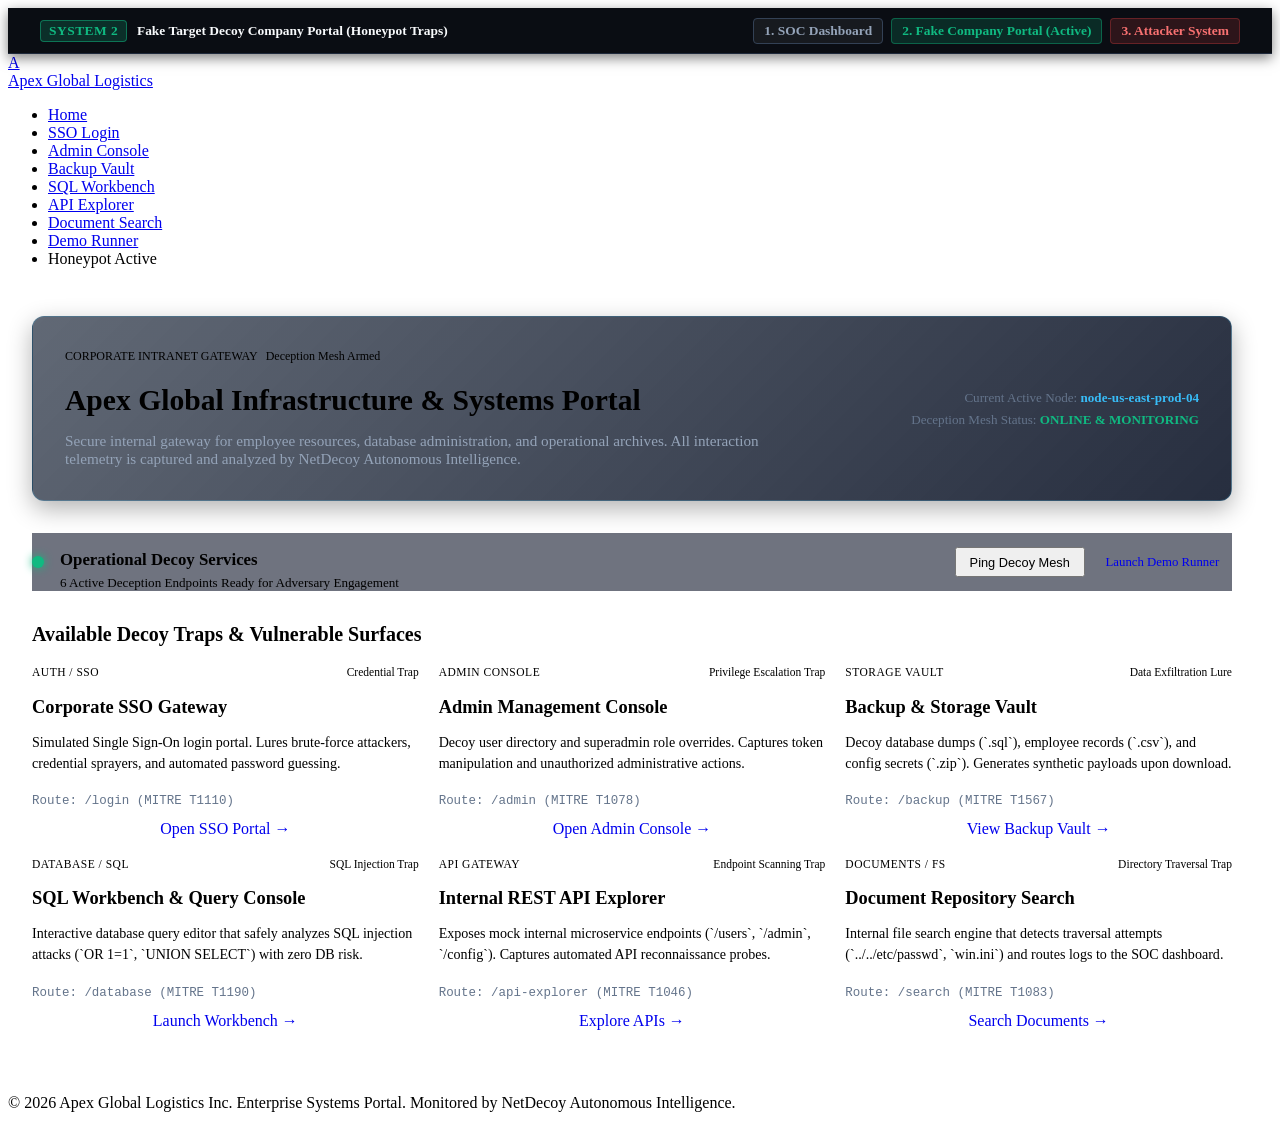
==== commit 1dc29405: "style: remove emojis across all web pages for sleek enterprise aesthetic" ====
--- a/traps/index.html
+++ b/traps/index.html
@@ -15,9 +15,9 @@
       <span style="color: #f8fafc;">Fake Target Decoy Company Portal (Honeypot Traps)</span>
     </div>
     <div style="display: flex; gap: 0.5rem; align-items: center;">
-      <a href="/dashboard" style="color: #94a3b8; text-decoration: none; padding: 4px 10px; border-radius: 4px; background: rgba(255,255,255,0.05); border: 1px solid #334155; font-weight: 600; transition: all 0.2s;">📊 1. SOC Dashboard</a>
-      <a href="/traps" style="color: #10b981; text-decoration: none; padding: 4px 10px; border-radius: 4px; background: rgba(16, 185, 129, 0.18); border: 1px solid rgba(16, 185, 129, 0.4); font-weight: 700;">🏢 2. Fake Company Portal (Active)</a>
-      <a href="/attacker" style="color: #f87171; text-decoration: none; padding: 4px 10px; border-radius: 4px; background: rgba(239, 68, 68, 0.15); border: 1px solid rgba(239, 68, 68, 0.3); font-weight: 600; transition: all 0.2s;">⚔️ 3. Attacker System</a>
+      <a href="/dashboard" style="color: #94a3b8; text-decoration: none; padding: 4px 10px; border-radius: 4px; background: rgba(255,255,255,0.05); border: 1px solid #334155; font-weight: 600; transition: all 0.2s;">1. SOC Dashboard</a>
+      <a href="/traps" style="color: #10b981; text-decoration: none; padding: 4px 10px; border-radius: 4px; background: rgba(16, 185, 129, 0.18); border: 1px solid rgba(16, 185, 129, 0.4); font-weight: 700;">2. Fake Company Portal (Active)</a>
+      <a href="/attacker" style="color: #f87171; text-decoration: none; padding: 4px 10px; border-radius: 4px; background: rgba(239, 68, 68, 0.15); border: 1px solid rgba(239, 68, 68, 0.3); font-weight: 600; transition: all 0.2s;">3. Attacker System</a>
     </div>
   </div>
 
@@ -49,7 +49,7 @@
             <span class="badge badge-info" style="text-transform: uppercase; font-size: 0.75rem;">Corporate Intranet Gateway</span>
             <span class="badge badge-success" style="font-size: 0.75rem;">Deception Mesh Armed</span>
           </div>
-          <h1 class="page-title" style="font-size: 1.85rem; margin-bottom: 0.5rem;">Apex Global Infrastructure & Systems Portal</h1>
+          <h1 class="page-title" style="font-size: 1.85rem; margin-bottom: 0.5rem;">Apex Global Infrastructure &amp; Systems Portal</h1>
           <p class="page-subtitle" style="max-width: 720px; color: #94a3b8; font-size: 0.95rem; margin-bottom: 0;">
             Secure internal gateway for employee resources, database administration, and operational archives. All interaction telemetry is captured and analyzed by NetDecoy Autonomous Intelligence.
           </p>
@@ -72,15 +72,15 @@
           </div>
         </div>
         <div style="display: flex; gap: 0.5rem; align-items: center;">
-          <button onclick="triggerDecoyPing()" class="btn btn-secondary" style="padding: 0.35rem 0.8rem; font-size: 0.8rem;">📡 Ping Decoy Mesh</button>
-          <a href="/demo" class="btn btn-primary" style="padding: 0.35rem 0.8rem; font-size: 0.8rem; text-decoration: none;">▶️ Launch Demo Runner</a>
+          <button onclick="triggerDecoyPing()" class="btn btn-secondary" style="padding: 0.35rem 0.8rem; font-size: 0.8rem;">Ping Decoy Mesh</button>
+          <a href="/demo" class="btn btn-primary" style="padding: 0.35rem 0.8rem; font-size: 0.8rem; text-decoration: none;">Launch Demo Runner</a>
         </div>
       </div>
     </div>
 
     <!-- Grid of 6 Decoy Honeypot Trap Portals -->
     <h2 style="font-size: 1.25rem; font-weight: 700; margin-bottom: 1.25rem; display: flex; align-items: center; gap: 0.5rem;">
-      <span>🎯 Available Decoy Traps &amp; Vulnerable Surfaces</span>
+      <span>Available Decoy Traps &amp; Vulnerable Surfaces</span>
     </h2>
 
     <div class="grid-3" style="display: grid; grid-template-columns: repeat(auto-fit, minmax(320px, 1fr)); gap: 1.25rem; margin-bottom: 2rem;">
@@ -88,7 +88,7 @@
       <div class="card" style="display: flex; flex-direction: column; justify-content: space-between; transition: transform 0.2s, border-color 0.2s;" onmouseenter="this.style.borderColor='#38bdf8'" onmouseleave="this.style.borderColor='var(--border-color)'">
         <div>
           <div style="display: flex; justify-content: space-between; align-items: flex-start; margin-bottom: 0.75rem;">
-            <div style="font-size: 1.75rem;">🔑</div>
+            <span class="badge badge-info" style="font-size: 0.72rem; letter-spacing: 0.5px;">AUTH / SSO</span>
             <span class="badge badge-info" style="font-size: 0.72rem;">Credential Trap</span>
           </div>
           <h3 style="margin-bottom: 0.4rem; font-size: 1.15rem; font-weight: 700;">Corporate SSO Gateway</h3>
@@ -106,7 +106,7 @@
       <div class="card" style="display: flex; flex-direction: column; justify-content: space-between; transition: transform 0.2s, border-color 0.2s;" onmouseenter="this.style.borderColor='#ef4444'" onmouseleave="this.style.borderColor='var(--border-color)'">
         <div>
           <div style="display: flex; justify-content: space-between; align-items: flex-start; margin-bottom: 0.75rem;">
-            <div style="font-size: 1.75rem;">👑</div>
+            <span class="badge badge-danger" style="font-size: 0.72rem; letter-spacing: 0.5px;">ADMIN CONSOLE</span>
             <span class="badge badge-danger" style="font-size: 0.72rem;">Privilege Escalation Trap</span>
           </div>
           <h3 style="margin-bottom: 0.4rem; font-size: 1.15rem; font-weight: 700;">Admin Management Console</h3>
@@ -124,7 +124,7 @@
       <div class="card" style="display: flex; flex-direction: column; justify-content: space-between; transition: transform 0.2s, border-color 0.2s;" onmouseenter="this.style.borderColor='#f59e0b'" onmouseleave="this.style.borderColor='var(--border-color)'">
         <div>
           <div style="display: flex; justify-content: space-between; align-items: flex-start; margin-bottom: 0.75rem;">
-            <div style="font-size: 1.75rem;">📦</div>
+            <span class="badge badge-warning" style="font-size: 0.72rem; letter-spacing: 0.5px;">STORAGE VAULT</span>
             <span class="badge badge-warning" style="font-size: 0.72rem;">Data Exfiltration Lure</span>
           </div>
           <h3 style="margin-bottom: 0.4rem; font-size: 1.15rem; font-weight: 700;">Backup &amp; Storage Vault</h3>
@@ -142,7 +142,7 @@
       <div class="card" style="display: flex; flex-direction: column; justify-content: space-between; transition: transform 0.2s, border-color 0.2s;" onmouseenter="this.style.borderColor='#38bdf8'" onmouseleave="this.style.borderColor='var(--border-color)'">
         <div>
           <div style="display: flex; justify-content: space-between; align-items: flex-start; margin-bottom: 0.75rem;">
-            <div style="font-size: 1.75rem;">🗄️</div>
+            <span class="badge badge-danger" style="font-size: 0.72rem; letter-spacing: 0.5px;">DATABASE / SQL</span>
             <span class="badge badge-danger" style="font-size: 0.72rem;">SQL Injection Trap</span>
           </div>
           <h3 style="margin-bottom: 0.4rem; font-size: 1.15rem; font-weight: 700;">SQL Workbench &amp; Query Console</h3>
@@ -160,7 +160,7 @@
       <div class="card" style="display: flex; flex-direction: column; justify-content: space-between; transition: transform 0.2s, border-color 0.2s;" onmouseenter="this.style.borderColor='#10b981'" onmouseleave="this.style.borderColor='var(--border-color)'">
         <div>
           <div style="display: flex; justify-content: space-between; align-items: flex-start; margin-bottom: 0.75rem;">
-            <div style="font-size: 1.75rem;">⚡</div>
+            <span class="badge badge-info" style="font-size: 0.72rem; letter-spacing: 0.5px;">API GATEWAY</span>
             <span class="badge badge-info" style="font-size: 0.72rem;">Endpoint Scanning Trap</span>
           </div>
           <h3 style="margin-bottom: 0.4rem; font-size: 1.15rem; font-weight: 700;">Internal REST API Explorer</h3>
@@ -178,7 +178,7 @@
       <div class="card" style="display: flex; flex-direction: column; justify-content: space-between; transition: transform 0.2s, border-color 0.2s;" onmouseenter="this.style.borderColor='#a855f7'" onmouseleave="this.style.borderColor='var(--border-color)'">
         <div>
           <div style="display: flex; justify-content: space-between; align-items: flex-start; margin-bottom: 0.75rem;">
-            <div style="font-size: 1.75rem;">🔍</div>
+            <span class="badge badge-warning" style="font-size: 0.72rem; letter-spacing: 0.5px;">DOCUMENTS / FS</span>
             <span class="badge badge-warning" style="font-size: 0.72rem;">Directory Traversal Trap</span>
           </div>
           <h3 style="margin-bottom: 0.4rem; font-size: 1.15rem; font-weight: 700;">Document Repository Search</h3>
